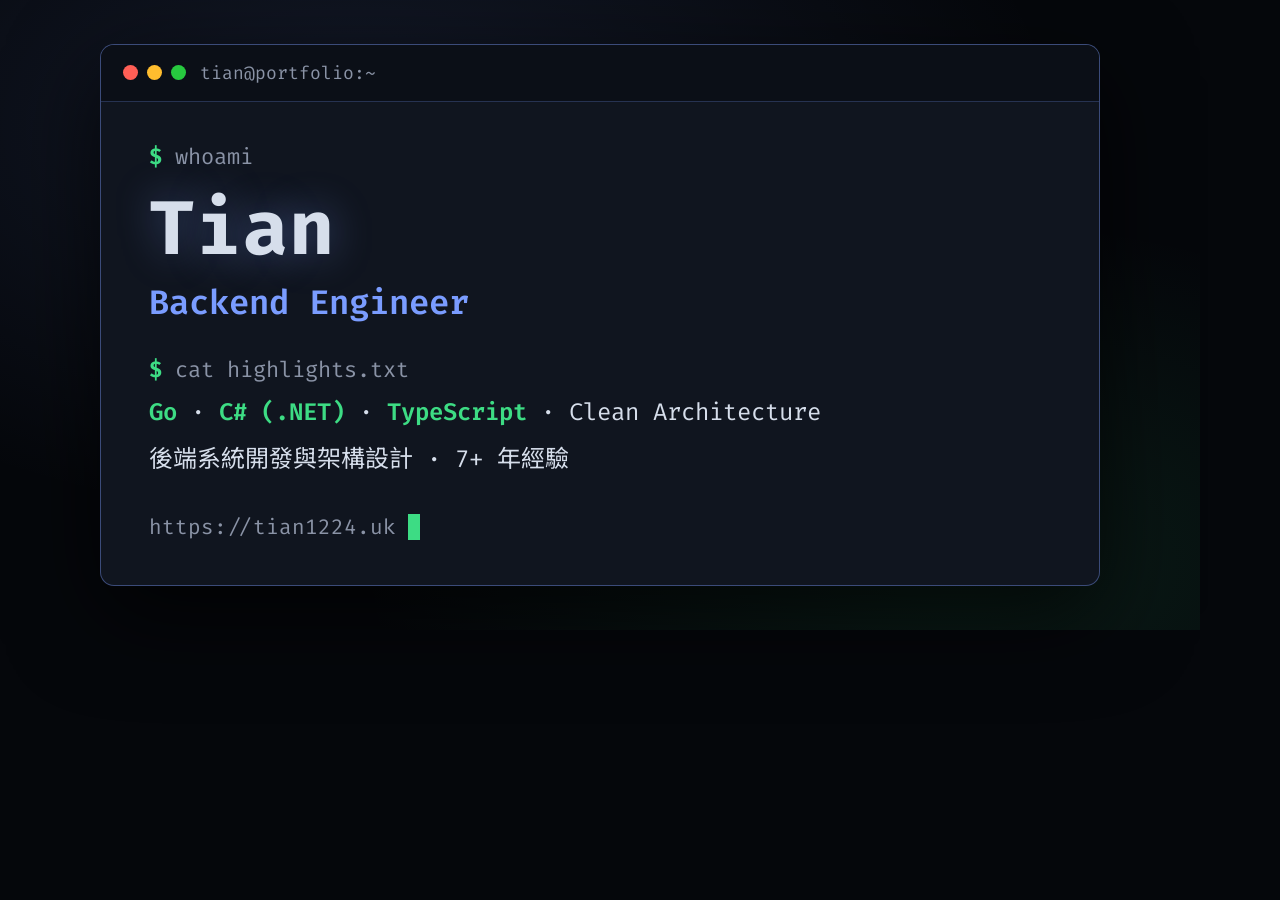
==== assets/og/og-image.html @ 9ac89420 "feat(portfolio): 全面改版為互動式終端機風格網站 保留全部原始文案，重寫結構、樣式與腳本：  - 新增 BIOS 開機動畫（可跳過）、CRT 掃描線氛圍、Matrix 字雨背景   （" ====
<!DOCTYPE html>
<!-- og-image 原始碼：1200x630 社群分享圖。
     產生方式：chrome --headless --screenshot=og-image.png --window-size=1200,630 file:///.../og-image.html -->
<html lang="zh-TW">
<head>
<meta charset="UTF-8">
<link rel="preconnect" href="https://fonts.googleapis.com">
<link href="https://fonts.googleapis.com/css2?family=Fira+Code:wght@400;500;600;700&family=Noto+Sans+TC:wght@400;500;700&display=swap" rel="stylesheet">
<style>
* { margin: 0; padding: 0; box-sizing: border-box; }
body {
    width: 1200px;
    height: 630px;
    background: #05070b;
    font-family: 'Fira Code', 'Noto Sans TC', monospace;
    display: flex;
    align-items: center;
    justify-content: center;
    overflow: hidden;
    position: relative;
}
/* 背景微光 */
body::before {
    content: "";
    position: absolute;
    inset: 0;
    background:
        radial-gradient(ellipse 700px 400px at 30% 20%, rgba(122,156,255,0.12), transparent),
        radial-gradient(ellipse 600px 350px at 80% 90%, rgba(61,220,132,0.1), transparent);
}
.window {
    position: relative;
    width: 1000px;
    background: #10151f;
    border: 1px solid rgba(122,156,255,0.4);
    border-radius: 14px;
    box-shadow: 0 30px 90px rgba(0,0,0,0.7);
    overflow: hidden;
}
.header {
    display: flex;
    align-items: center;
    gap: 14px;
    padding: 16px 22px;
    background: #0b0f17;
    border-bottom: 1px solid rgba(122,156,255,0.25);
}
.dots { display: flex; gap: 9px; }
.dots span { width: 15px; height: 15px; border-radius: 50%; }
.d1 { background: #ff5f56; }
.d2 { background: #ffbd2e; }
.d3 { background: #27c93f; }
.title { color: #8a93a6; font-size: 18px; }
.bodyx { padding: 40px 48px 44px; }
.line { font-size: 22px; color: #8a93a6; margin-bottom: 8px; }
.prompt { color: #3ddc84; font-weight: 700; }
.name {
    font-size: 76px;
    font-weight: 700;
    color: #d6deeb;
    letter-spacing: 0.01em;
    text-shadow: 0 0 40px rgba(122,156,255,0.4);
    margin: 4px 0 2px;
}
.role {
    font-size: 34px;
    color: #7a9cff;
    font-weight: 600;
    margin-bottom: 30px;
}
.hl { margin-top: 6px; font-size: 24px; color: #d6deeb; line-height: 1.7; }
.hl .g { color: #3ddc84; font-weight: 600; }
.url {
    margin-top: 34px;
    font-size: 21px;
    color: #8a93a6;
    display: flex;
    align-items: center;
    gap: 12px;
}
.url .cursor {
    display: inline-block;
    width: 12px; height: 26px;
    background: #3ddc84;
}
</style>
</head>
<body>
<div class="window">
    <div class="header">
        <div class="dots"><span class="d1"></span><span class="d2"></span><span class="d3"></span></div>
        <div class="title">tian@portfolio:~</div>
    </div>
    <div class="bodyx">
        <div class="line"><span class="prompt">$</span> whoami</div>
        <div class="name">Tian</div>
        <div class="role">Backend Engineer</div>
        <div class="line"><span class="prompt">$</span> cat highlights.txt</div>
        <div class="hl"><span class="g">Go</span> · <span class="g">C# (.NET)</span> · <span class="g">TypeScript</span> · Clean Architecture</div>
        <div class="hl">後端系統開發與架構設計 · 7+ 年經驗</div>
        <div class="url">https://tian1224.uk <span class="cursor"></span></div>
    </div>
</div>
</body>
</html>
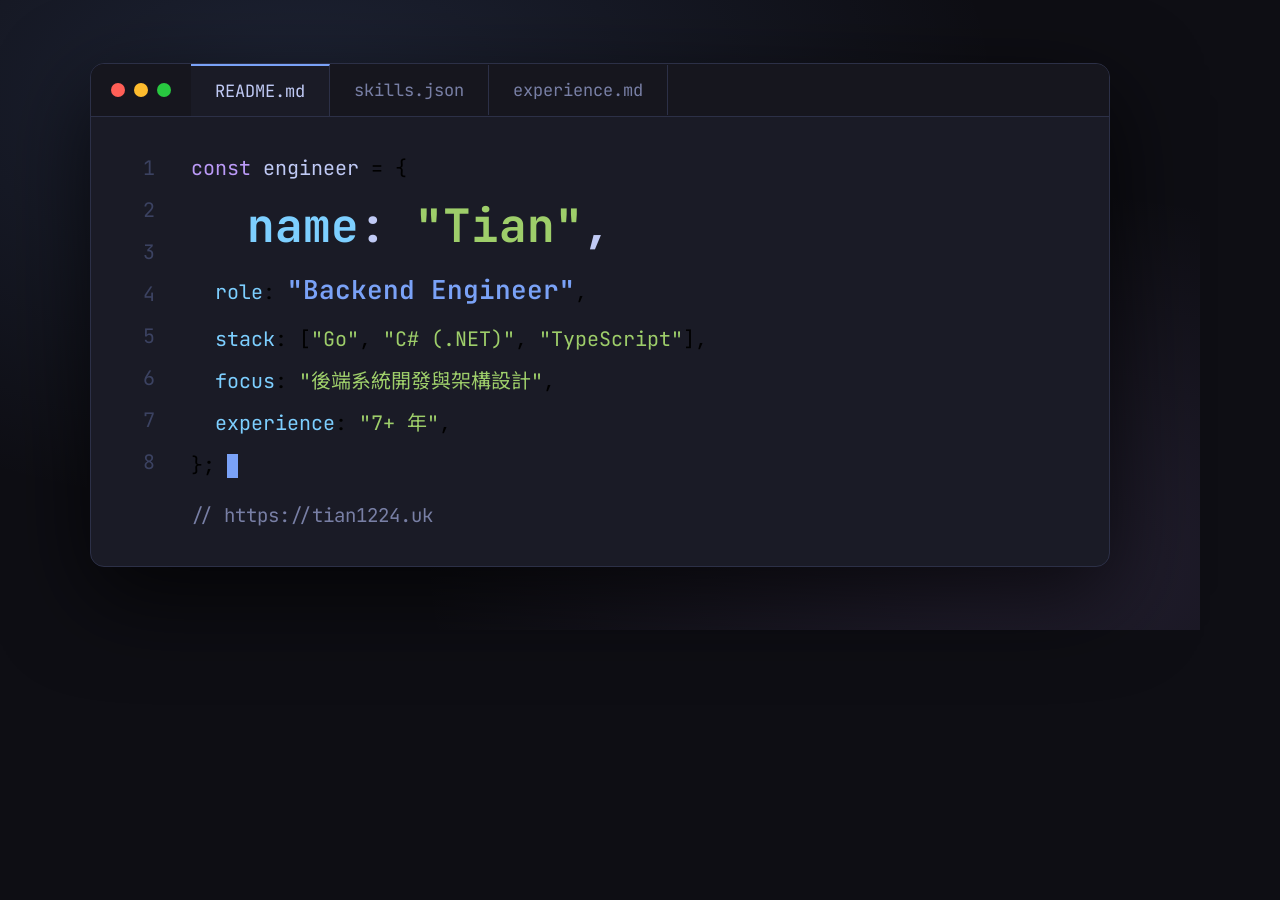
==== commit 69befffd: "feat(portfolio): 全新 IDE 編輯器風格改版（Tokyo Night） 保留全部原始文案，風格與架構全面重製為 VS Code 風格介面：  - IDE 版面：標題列、活動列、檔案總" ====
--- a/assets/og/og-image.html
+++ b/assets/og/og-image.html
@@ -1,104 +1,68 @@
 <!DOCTYPE html>
-<!-- og-image 原始碼：1200x630 社群分享圖。
+<!-- og-image 原始碼：1200x630 社群分享圖（IDE 編輯器風）。
      產生方式：chrome --headless --screenshot=og-image.png --window-size=1200,630 file:///.../og-image.html -->
 <html lang="zh-TW">
 <head>
 <meta charset="UTF-8">
 <link rel="preconnect" href="https://fonts.googleapis.com">
-<link href="https://fonts.googleapis.com/css2?family=Fira+Code:wght@400;500;600;700&family=Noto+Sans+TC:wght@400;500;700&display=swap" rel="stylesheet">
+<link href="https://fonts.googleapis.com/css2?family=JetBrains+Mono:wght@400;500;600;700&family=Noto+Sans+TC:wght@400;500;700&display=swap" rel="stylesheet">
 <style>
 * { margin: 0; padding: 0; box-sizing: border-box; }
 body {
-    width: 1200px;
-    height: 630px;
-    background: #05070b;
-    font-family: 'Fira Code', 'Noto Sans TC', monospace;
-    display: flex;
-    align-items: center;
-    justify-content: center;
-    overflow: hidden;
-    position: relative;
+    width: 1200px; height: 630px;
+    background: #0e0e14;
+    font-family: 'JetBrains Mono', 'Noto Sans TC', monospace;
+    display: flex; align-items: center; justify-content: center;
+    overflow: hidden; position: relative;
 }
-/* 背景微光 */
 body::before {
-    content: "";
-    position: absolute;
-    inset: 0;
+    content: ""; position: absolute; inset: 0;
     background:
-        radial-gradient(ellipse 700px 400px at 30% 20%, rgba(122,156,255,0.12), transparent),
-        radial-gradient(ellipse 600px 350px at 80% 90%, rgba(61,220,132,0.1), transparent);
+        radial-gradient(ellipse 700px 420px at 25% 15%, rgba(122,162,247,0.14), transparent),
+        radial-gradient(ellipse 600px 380px at 85% 90%, rgba(187,154,247,0.12), transparent);
 }
-.window {
-    position: relative;
-    width: 1000px;
-    background: #10151f;
-    border: 1px solid rgba(122,156,255,0.4);
-    border-radius: 14px;
-    box-shadow: 0 30px 90px rgba(0,0,0,0.7);
-    overflow: hidden;
+.win {
+    position: relative; width: 1020px;
+    background: #1a1b26; border: 1px solid #2c3047; border-radius: 14px;
+    box-shadow: 0 30px 90px rgba(0,0,0,0.7); overflow: hidden;
 }
-.header {
-    display: flex;
-    align-items: center;
-    gap: 14px;
-    padding: 16px 22px;
-    background: #0b0f17;
-    border-bottom: 1px solid rgba(122,156,255,0.25);
-}
-.dots { display: flex; gap: 9px; }
-.dots span { width: 15px; height: 15px; border-radius: 50%; }
-.d1 { background: #ff5f56; }
-.d2 { background: #ffbd2e; }
-.d3 { background: #27c93f; }
-.title { color: #8a93a6; font-size: 18px; }
-.bodyx { padding: 40px 48px 44px; }
-.line { font-size: 22px; color: #8a93a6; margin-bottom: 8px; }
-.prompt { color: #3ddc84; font-weight: 700; }
-.name {
-    font-size: 76px;
-    font-weight: 700;
-    color: #d6deeb;
-    letter-spacing: 0.01em;
-    text-shadow: 0 0 40px rgba(122,156,255,0.4);
-    margin: 4px 0 2px;
-}
-.role {
-    font-size: 34px;
-    color: #7a9cff;
-    font-weight: 600;
-    margin-bottom: 30px;
-}
-.hl { margin-top: 6px; font-size: 24px; color: #d6deeb; line-height: 1.7; }
-.hl .g { color: #3ddc84; font-weight: 600; }
-.url {
-    margin-top: 34px;
-    font-size: 21px;
-    color: #8a93a6;
-    display: flex;
-    align-items: center;
-    gap: 12px;
-}
-.url .cursor {
-    display: inline-block;
-    width: 12px; height: 26px;
-    background: #3ddc84;
-}
+.tabs { display: flex; align-items: center; background: #16161e; border-bottom: 1px solid #2c3047; }
+.dots { display: flex; gap: 9px; padding: 0 20px; }
+.dots span { width: 14px; height: 14px; border-radius: 50%; }
+.d1 { background: #ff5f57; } .d2 { background: #febc2e; } .d3 { background: #28c840; }
+.tab { padding: 14px 24px; font-size: 17px; color: #787fa5; border-right: 1px solid #2c3047; }
+.tab.on { background: #1a1b26; color: #c0caf5; border-top: 2px solid #7aa2f7; }
+.bodyx { display: flex; }
+.lns { padding: 30px 0; width: 64px; text-align: right; color: #3b4261; font-size: 20px; line-height: 2.1; flex-shrink: 0; }
+.code { padding: 30px 36px; font-size: 20px; line-height: 2.1; }
+.kw { color: #bb9af7; } .key { color: #7dcfff; } .str { color: #9ece6a; } .pn { color: #c0caf5; }
+.name-line { font-size: 46px; font-weight: 700; color: #c0caf5; line-height: 1.6; }
+.name-line .str { color: #9ece6a; }
+.role { color: #7aa2f7; font-size: 26px; font-weight: 600; }
+.url { margin-top: 10px; color: #787fa5; font-size: 19px; }
+.cursor { display: inline-block; width: 11px; height: 24px; background: #7aa2f7; vertical-align: middle; }
 </style>
 </head>
 <body>
-<div class="window">
-    <div class="header">
+<div class="win">
+    <div class="tabs">
         <div class="dots"><span class="d1"></span><span class="d2"></span><span class="d3"></span></div>
-        <div class="title">tian@portfolio:~</div>
+        <div class="tab on">README.md</div>
+        <div class="tab">skills.json</div>
+        <div class="tab">experience.md</div>
     </div>
     <div class="bodyx">
-        <div class="line"><span class="prompt">$</span> whoami</div>
-        <div class="name">Tian</div>
-        <div class="role">Backend Engineer</div>
-        <div class="line"><span class="prompt">$</span> cat highlights.txt</div>
-        <div class="hl"><span class="g">Go</span> · <span class="g">C# (.NET)</span> · <span class="g">TypeScript</span> · Clean Architecture</div>
-        <div class="hl">後端系統開發與架構設計 · 7+ 年經驗</div>
-        <div class="url">https://tian1224.uk <span class="cursor"></span></div>
+        <div class="lns">1<br>2<br>3<br>4<br>5<br>6<br>7<br>8</div>
+        <div class="code">
+            <div><span class="kw">const</span> <span class="pn">engineer</span> = {</div>
+            <div class="name-line">&nbsp;&nbsp;<span class="key">name</span>: <span class="str">"Tian"</span>,</div>
+            <div>&nbsp;&nbsp;<span class="key">role</span>: <span class="str role">"Backend Engineer"</span>,</div>
+            <div>&nbsp;&nbsp;<span class="key">stack</span>: [<span class="str">"Go"</span>, <span class="str">"C# (.NET)"</span>, <span class="str">"TypeScript"</span>],</div>
+            <div>&nbsp;&nbsp;<span class="key">focus</span>: <span class="str">"後端系統開發與架構設計"</span>,</div>
+            <div>&nbsp;&nbsp;<span class="key">experience</span>: <span class="str">"7+ 年"</span>,</div>
+            <div>}; <span class="cursor"></span></div>
+            <div class="url">// https://tian1224.uk</div>
+        </div>
     </div>
 </div>
 </body>
